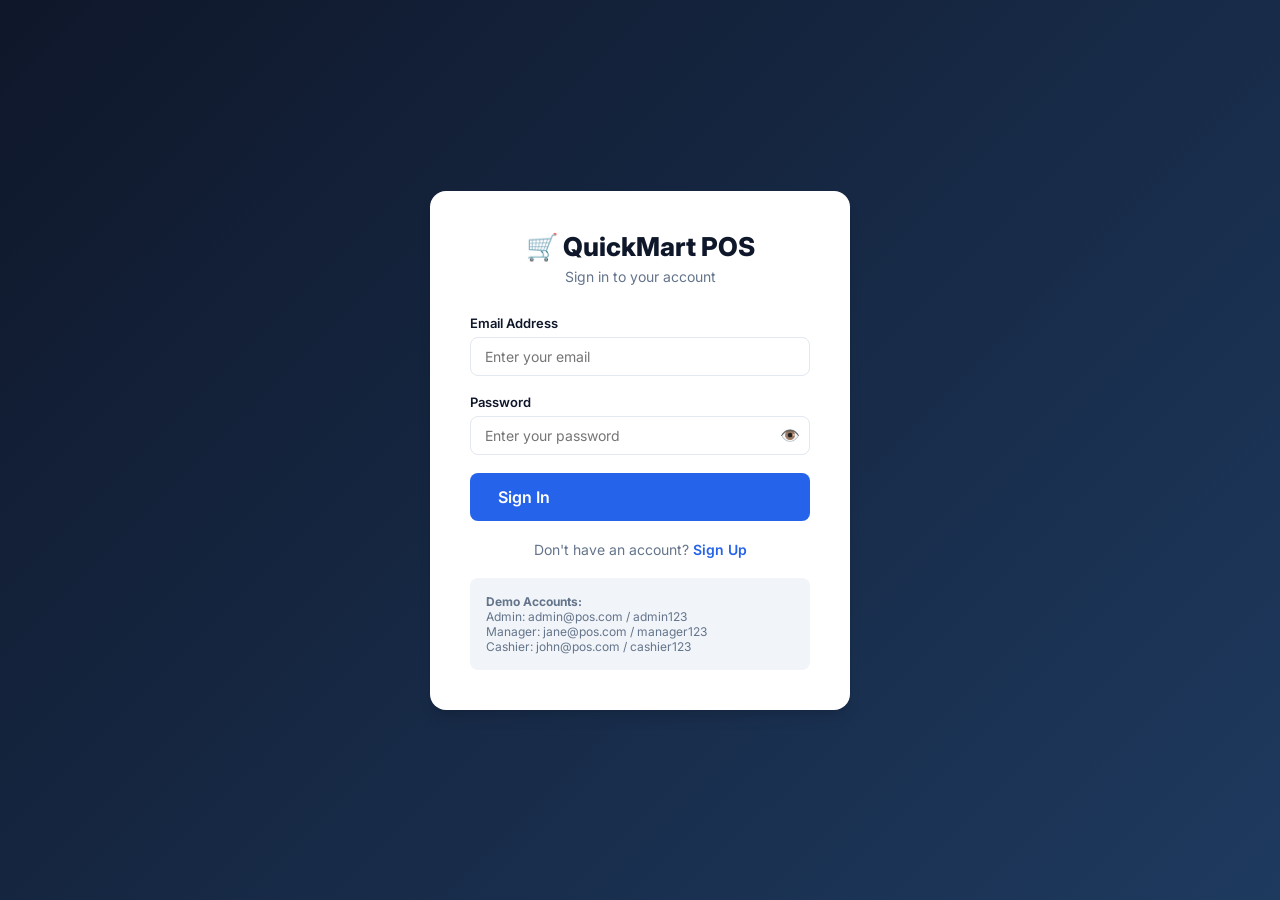
==== pos.html @ 7c4b8dd6 "initial commit" ====
<!DOCTYPE html>
<html lang="en">
<head>
  <meta charset="UTF-8">
  <meta name="viewport" content="width=device-width, initial-scale=1.0">
  <title>POS Terminal - POS System</title>
  <link rel="stylesheet" href="style.css">
  <script src="https://js.paystack.co/v2/inline.js"></script>
</head>
<body>
  <script src="data.js"></script>
  <script src="app.js"></script>
  <script>
    const user = checkAuth();
    let cart = [];
    let selectedCustomer = null;
    if (user) renderPOS();

    function renderPOS() {
      const products = DB.getProducts();
      const categories = DB.getCategories();
      const customers = DB.getCustomers();
      const settings = DB.getSettings();

      const content = `
        <div class="pos-layout">
          <div class="pos-products card">
            <div class="card-header">
              <div class="search-box" style="flex:1;max-width:300px">
                <span class="search-icon">🔍</span>
                <input type="text" class="form-control" id="productSearch" placeholder="Search products or scan barcode..." oninput="filterProducts()" style="padding-left:38px">
              </div>
              <div style="display:flex;gap:8px;flex-wrap:wrap">
                <button class="btn btn-sm ${!window.activeCategory ? 'btn-primary' : 'btn-outline'}" onclick="window.activeCategory=null;filterProducts()">All</button>
                ${categories.map(c => `<button class="btn btn-sm btn-outline" onclick="window.activeCategory='${c}';filterProducts()">${c}</button>`).join('')}
              </div>
            </div>
            <div class="card-body">
              <div class="product-grid" id="productGrid">
                ${products.filter(p=>p.quantity>0).map(p => `
                  <div class="product-card" onclick="addToCart(${p.id})" data-name="${p.name.toLowerCase()}" data-category="${p.category}" data-barcode="${p.barcode}">
                    <div class="product-emoji">${p.emoji || '📦'}</div>
                    <div class="product-name">${p.name}</div>
                    <div class="product-price">${formatCurrency(p.price)}</div>
                    <div class="product-stock">Stock: ${p.quantity}</div>
                  </div>
                `).join('')}
              </div>
            </div>
          </div>
          <div class="pos-cart card">
            <div class="card-header">
              <h3>🛒 Cart (${cart.length})</h3>
              ${cart.length ? `<button class="btn btn-danger btn-sm" onclick="clearCart()">Clear</button>` : ''}
            </div>
            <div style="padding:12px 16px;border-bottom:1px solid var(--border)">
              <select class="form-control" id="customerSelect" onchange="selectCustomer(this.value)" style="font-size:13px">
                <option value="">Walk-in Customer</option>
                ${customers.map(c => `<option value="${c.id}" ${selectedCustomer && selectedCustomer.id === c.id ? 'selected' : ''}>${c.name} (${c.phone})</option>`).join('')}
              </select>
            </div>
            <div class="cart-items" id="cartItems">
              ${cart.length ? cart.map((item, i) => `
                <div class="cart-item">
                  <div class="cart-item-info">
                    <div class="cart-item-name">${item.name}</div>
                    <div class="cart-item-price">${formatCurrency(item.price)} each</div>
                  </div>
                  <div class="cart-qty">
                    <button onclick="updateQty(${i}, -1)">−</button>
                    <span>${item.quantity}</span>
                    <button onclick="updateQty(${i}, 1)">+</button>
                  </div>
                  <div style="min-width:70px;text-align:right;font-weight:700">${formatCurrency(item.price * item.quantity)}</div>
                  <button class="cart-remove" onclick="removeFromCart(${i})">✕</button>
                </div>
              `).join('') : '<div style="padding:40px;text-align:center;color:var(--text-muted)"><div style="font-size:48px;margin-bottom:12px">🛒</div>Cart is empty<br><small>Click products to add</small></div>'}
            </div>
            ${cart.length ? (() => {
              const subtotal = cart.reduce((s, i) => s + i.price * i.quantity, 0);
              const tax = subtotal * settings.taxRate / 100;
              const total = subtotal + tax;
              return `
                <div class="cart-summary">
                  <div class="cart-row"><span>Subtotal</span><span>${formatCurrency(subtotal)}</span></div>
                  <div class="cart-row"><span>${settings.taxName} (${settings.taxRate}%)</span><span>${formatCurrency(tax)}</span></div>
                  <div class="cart-row cart-total"><span>Total</span><span>${formatCurrency(total)}</span></div>
                  <div style="display:grid;grid-template-columns:1fr 1fr;gap:8px;margin-top:14px">
                    <button class="btn btn-success" onclick="checkout('Cash')">💵 Cash</button>
                    <button class="btn btn-primary" onclick="checkout('Paystack')">💳 Paystack</button>
                    <button class="btn btn-warning" onclick="checkout('Mobile Money')">📱 MoMo</button>
                    <button class="btn btn-outline" onclick="checkout('Card')">💳 Card</button>
                  </div>
                </div>`;
            })() : ''}
          </div>
        </div>

        <!-- Receipt Modal -->
        <div class="modal-overlay" id="receiptModal">
          <div class="modal">
            <div class="modal-header"><h3>🧾 Receipt</h3><button class="modal-close" onclick="closeModal('receiptModal')">&times;</button></div>
            <div class="modal-body" id="receiptContent"></div>
            <div class="modal-footer">
              <button class="btn btn-outline" onclick="closeModal('receiptModal')">Close</button>
              <button class="btn btn-primary" onclick="printReceipt()">🖨️ Print Receipt</button>
            </div>
          </div>
        </div>
      `;

      renderPageShell('pos', 'POS Terminal', content);
    }

    function filterProducts() {
      const search = document.getElementById('productSearch').value.toLowerCase();
      const cards = document.querySelectorAll('.product-card');
      cards.forEach(card => {
        const matchName = card.dataset.name.includes(search);
        const matchBarcode = card.dataset.barcode.includes(search);
        const matchCategory = !window.activeCategory || card.dataset.category === window.activeCategory;
        card.style.display = (matchName || matchBarcode) && matchCategory ? '' : 'none';
      });
    }

    function addToCart(productId) {
      const product = DB.getProducts().find(p => p.id === productId);
      if (!product) return;
      const existing = cart.find(i => i.productId === productId);
      if (existing) {
        if (existing.quantity >= product.quantity) { showToast('Not enough stock!', 'error'); return; }
        existing.quantity++;
      } else {
        cart.push({ productId: product.id, name: product.name, price: product.price, quantity: 1 });
      }
      renderPOS();
    }

    function updateQty(index, delta) {
      cart[index].quantity += delta;
      const product = DB.getProducts().find(p => p.id === cart[index].productId);
      if (cart[index].quantity > product.quantity) { cart[index].quantity = product.quantity; showToast('Not enough stock!', 'error'); }
      if (cart[index].quantity <= 0) cart.splice(index, 1);
      renderPOS();
    }

    function removeFromCart(index) { cart.splice(index, 1); renderPOS(); }
    function clearCart() { cart = []; selectedCustomer = null; renderPOS(); }
    function selectCustomer(id) { selectedCustomer = id ? DB.getCustomers().find(c => c.id === Number(id)) : null; }

    function checkout(method) {
      if (!cart.length) return;
      const settings = DB.getSettings();
      const subtotal = cart.reduce((s, i) => s + i.price * i.quantity, 0);
      const tax = subtotal * settings.taxRate / 100;
      const total = subtotal + tax;

      function completeSale(paymentMethod, reference) {
        const sale = DB.addSale({
          items: [...cart],
          subtotal, tax, total,
          paymentMethod,
          paymentReference: reference || null,
          customerId: selectedCustomer ? selectedCustomer.id : null,
          customerName: selectedCustomer ? selectedCustomer.name : 'Walk-in',
          cashier: user.name,
        });
        showReceipt(sale);
        cart = [];
        selectedCustomer = null;
      }

      if (method === 'Paystack') {
        const email = selectedCustomer ? selectedCustomer.email : (user.email || 'customer@example.com');
        payWithPaystack(email, total, (response) => {
          completeSale('Paystack', response.reference);
        });
      } else {
        completeSale(method);
      }
    }

    function showReceipt(sale) {
      const settings = DB.getSettings();
      document.getElementById('receiptContent').innerHTML = `
        <div class="receipt">
          <h4>${settings.storeName}</h4>
          <p style="text-align:center;font-size:11px;color:#666">${settings.storeAddress}<br>${settings.storePhone}</p>
          <div class="receipt-line"></div>
          <table>
            <tr><td><strong>Receipt:</strong></td><td style="text-align:right">${sale.receiptNo}</td></tr>
            <tr><td><strong>Date:</strong></td><td style="text-align:right">${new Date(sale.date).toLocaleString()}</td></tr>
            <tr><td><strong>Cashier:</strong></td><td style="text-align:right">${sale.cashier}</td></tr>
            <tr><td><strong>Customer:</strong></td><td style="text-align:right">${sale.customerName}</td></tr>
          </table>
          <div class="receipt-line"></div>
          <table>
            <thead><tr><td><strong>Item</strong></td><td style="text-align:center"><strong>Qty</strong></td><td style="text-align:right"><strong>Amount</strong></td></tr></thead>
            <tbody>
              ${sale.items.map(i => `<tr><td>${i.name}</td><td style="text-align:center">${i.quantity}</td><td style="text-align:right">${formatCurrency(i.price * i.quantity)}</td></tr>`).join('')}
            </tbody>
          </table>
          <div class="receipt-line"></div>
          <table>
            <tr><td>Subtotal</td><td style="text-align:right">${formatCurrency(sale.subtotal)}</td></tr>
            <tr><td>${settings.taxName} (${settings.taxRate}%)</td><td style="text-align:right">${formatCurrency(sale.tax)}</td></tr>
            <tr><td><strong style="font-size:16px">TOTAL</strong></td><td style="text-align:right"><strong style="font-size:16px">${formatCurrency(sale.total)}</strong></td></tr>
          </table>
          <div class="receipt-line"></div>
          <p style="text-align:center;font-size:11px"><strong>Payment:</strong> ${sale.paymentMethod}${sale.paymentReference ? ' (Ref: '+sale.paymentReference+')' : ''}</p>
          <p style="text-align:center;font-size:11px;margin-top:12px">${settings.receiptFooter}</p>
        </div>
      `;
      openModal('receiptModal');
      renderPOS();
    }

    function printReceipt() {
      const content = document.getElementById('receiptContent').innerHTML;
      const win = window.open('', '_blank', 'width=350,height=600');
      win.document.write('<html><head><title>Receipt</title><style>body{font-family:monospace;padding:10px}table{width:100%;border-collapse:collapse}td{padding:2px 0;font-size:12px}.receipt-line{border-bottom:1px dashed #ccc;margin:6px 0}h4{margin:0;font-size:14px}p{margin:4px 0}</style></head><body>'+content+'</body></html>');
      win.document.close();
      win.print();
    }
  </script>
</body>
</html>
---- style.css ----
/* ========== POS System - Global Styles ========== */
@import url('https://fonts.googleapis.com/css2?family=Inter:wght@300;400;500;600;700;800&display=swap');

:root {
  --primary: #2563eb;
  --primary-dark: #1d4ed8;
  --primary-light: #dbeafe;
  --secondary: #0f172a;
  --accent: #f59e0b;
  --success: #10b981;
  --warning: #f59e0b;
  --danger: #ef4444;
  --info: #3b82f6;
  --bg: #f1f5f9;
  --card: #ffffff;
  --border: #e2e8f0;
  --text: #0f172a;
  --text-secondary: #64748b;
  --text-muted: #94a3b8;
  --sidebar-bg: #0f172a;
  --sidebar-text: #cbd5e1;
  --sidebar-active: #2563eb;
  --radius: 10px;
  --shadow: 0 1px 3px rgba(0,0,0,0.08), 0 1px 2px rgba(0,0,0,0.06);
  --shadow-md: 0 4px 6px -1px rgba(0,0,0,0.1), 0 2px 4px -2px rgba(0,0,0,0.1);
  --shadow-lg: 0 10px 15px -3px rgba(0,0,0,0.1), 0 4px 6px -4px rgba(0,0,0,0.1);
}

* { margin: 0; padding: 0; box-sizing: border-box; }
body { font-family: 'Inter', sans-serif; background: var(--bg); color: var(--text); min-height: 100vh; }
a { text-decoration: none; color: inherit; }

/* ========== Layout ========== */
.app-container { display: flex; min-height: 100vh; }
.sidebar {
  width: 260px; background: var(--sidebar-bg); color: var(--sidebar-text);
  display: flex; flex-direction: column; position: fixed; top: 0; left: 0; bottom: 0; z-index: 100;
  transition: transform 0.3s;
}
.sidebar-header { padding: 24px 20px; border-bottom: 1px solid rgba(255,255,255,0.08); }
.sidebar-header h2 { color: #fff; font-size: 20px; font-weight: 700; }
.sidebar-header small { color: var(--text-muted); font-size: 12px; }
.sidebar-nav { flex: 1; padding: 16px 12px; overflow-y: auto; }
.sidebar-nav a {
  display: flex; align-items: center; gap: 12px; padding: 11px 16px; border-radius: 8px;
  font-size: 14px; font-weight: 500; color: var(--sidebar-text); transition: all 0.2s; margin-bottom: 4px;
}
.sidebar-nav a:hover { background: rgba(255,255,255,0.08); color: #fff; }
.sidebar-nav a.active { background: var(--sidebar-active); color: #fff; font-weight: 600; }
.sidebar-nav a .icon { width: 20px; text-align: center; font-size: 16px; }
.sidebar-footer { padding: 16px 12px; border-top: 1px solid rgba(255,255,255,0.08); }
.sidebar-footer .user-info { display: flex; align-items: center; gap: 10px; padding: 8px 12px; margin-bottom: 8px; }
.sidebar-footer .user-avatar {
  width: 36px; height: 36px; border-radius: 50%; background: var(--primary);
  display: flex; align-items: center; justify-content: center; color: #fff; font-weight: 700; font-size: 14px;
}
.sidebar-footer .user-name { font-size: 14px; font-weight: 600; color: #fff; }
.sidebar-footer .user-role { font-size: 12px; color: var(--text-muted); }

.main-content { flex: 1; margin-left: 260px; }
.top-bar {
  background: var(--card); border-bottom: 1px solid var(--border); padding: 14px 28px;
  display: flex; align-items: center; justify-content: space-between; position: sticky; top: 0; z-index: 50;
}
.top-bar h1 { font-size: 22px; font-weight: 700; color: var(--text); }
.top-bar-actions { display: flex; align-items: center; gap: 16px; }
.page-content { padding: 28px; }

/* ========== Cards ========== */
.card { background: var(--card); border: 1px solid var(--border); border-radius: var(--radius); box-shadow: var(--shadow); }
.card-header { padding: 20px 24px; border-bottom: 1px solid var(--border); display: flex; align-items: center; justify-content: space-between; }
.card-header h3 { font-size: 16px; font-weight: 700; }
.card-body { padding: 24px; }

/* ========== Stat Cards ========== */
.stats-grid { display: grid; grid-template-columns: repeat(auto-fit, minmax(220px, 1fr)); gap: 20px; margin-bottom: 28px; }
.stat-card { background: var(--card); border: 1px solid var(--border); border-radius: var(--radius); padding: 22px; display: flex; align-items: center; gap: 16px; box-shadow: var(--shadow); }
.stat-icon { width: 52px; height: 52px; border-radius: 12px; display: flex; align-items: center; justify-content: center; font-size: 22px; }
.stat-icon.blue { background: var(--primary-light); color: var(--primary); }
.stat-icon.green { background: #d1fae5; color: var(--success); }
.stat-icon.yellow { background: #fef3c7; color: var(--warning); }
.stat-icon.red { background: #fee2e2; color: var(--danger); }
.stat-value { font-size: 28px; font-weight: 800; color: var(--text); }
.stat-label { font-size: 13px; color: var(--text-secondary); margin-top: 2px; }

/* ========== Tables ========== */
.table-container { overflow-x: auto; }
table { width: 100%; border-collapse: collapse; font-size: 14px; }
thead th { text-align: left; padding: 14px 16px; font-weight: 600; color: var(--text-secondary); background: #f8fafc; border-bottom: 2px solid var(--border); font-size: 13px; text-transform: uppercase; letter-spacing: 0.5px; }
tbody td { padding: 14px 16px; border-bottom: 1px solid var(--border); color: var(--text); }
tbody tr:hover { background: #f8fafc; }

/* ========== Buttons ========== */
.btn {
  display: inline-flex; align-items: center; gap: 8px; padding: 10px 20px; border-radius: 8px;
  font-size: 14px; font-weight: 600; border: none; cursor: pointer; transition: all 0.2s; font-family: inherit;
}
.btn-primary { background: var(--primary); color: #fff; }
.btn-primary:hover { background: var(--primary-dark); }
.btn-success { background: var(--success); color: #fff; }
.btn-success:hover { opacity: 0.9; }
.btn-danger { background: var(--danger); color: #fff; }
.btn-danger:hover { opacity: 0.9; }
.btn-warning { background: var(--warning); color: #fff; }
.btn-warning:hover { opacity: 0.9; }
.btn-outline { background: transparent; border: 1px solid var(--border); color: var(--text); }
.btn-outline:hover { background: #f8fafc; }
.btn-sm { padding: 6px 14px; font-size: 13px; }
.btn-lg { padding: 14px 28px; font-size: 16px; }

/* ========== Forms ========== */
.form-group { margin-bottom: 18px; }
.form-group label { display: block; font-size: 13px; font-weight: 600; color: var(--text); margin-bottom: 6px; }
.form-control {
  width: 100%; padding: 10px 14px; border: 1px solid var(--border); border-radius: 8px;
  font-size: 14px; font-family: inherit; color: var(--text); background: #fff; transition: border-color 0.2s;
}
.form-control:focus { outline: none; border-color: var(--primary); box-shadow: 0 0 0 3px rgba(37,99,235,0.1); }
select.form-control { appearance: none; background-image: url("data:image/svg+xml,%3Csvg xmlns='http://www.w3.org/2000/svg' width='12' height='12' fill='%2364748b' viewBox='0 0 16 16'%3E%3Cpath d='M8 11L3 6h10l-5 5z'/%3E%3C/svg%3E"); background-repeat: no-repeat; background-position: right 12px center; padding-right: 36px; }
.form-row { display: grid; grid-template-columns: 1fr 1fr; gap: 16px; }

/* ========== Badges ========== */
.badge { display: inline-block; padding: 4px 12px; border-radius: 20px; font-size: 12px; font-weight: 600; }
.badge-success { background: #d1fae5; color: #065f46; }
.badge-warning { background: #fef3c7; color: #92400e; }
.badge-danger { background: #fee2e2; color: #991b1b; }
.badge-info { background: var(--primary-light); color: var(--primary-dark); }
.badge-secondary { background: #f1f5f9; color: var(--text-secondary); }

/* ========== Modal ========== */
.modal-overlay {
  position: fixed; top: 0; left: 0; right: 0; bottom: 0; background: rgba(0,0,0,0.5);
  display: flex; align-items: center; justify-content: center; z-index: 1000; opacity: 0; pointer-events: none; transition: opacity 0.2s;
}
.modal-overlay.active { opacity: 1; pointer-events: all; }
.modal {
  background: var(--card); border-radius: 14px; box-shadow: var(--shadow-lg); width: 90%; max-width: 540px;
  max-height: 90vh; overflow-y: auto; transform: scale(0.95); transition: transform 0.2s;
}
.modal-overlay.active .modal { transform: scale(1); }
.modal-header { padding: 20px 24px; border-bottom: 1px solid var(--border); display: flex; align-items: center; justify-content: space-between; }
.modal-header h3 { font-size: 18px; font-weight: 700; }
.modal-close { background: none; border: none; font-size: 22px; cursor: pointer; color: var(--text-secondary); padding: 4px; }
.modal-body { padding: 24px; }
.modal-footer { padding: 16px 24px; border-top: 1px solid var(--border); display: flex; justify-content: flex-end; gap: 12px; }

/* ========== POS Terminal ========== */
.pos-layout { display: grid; grid-template-columns: 1fr 400px; gap: 24px; height: calc(100vh - 120px); }
.pos-products { overflow-y: auto; }
.pos-cart { display: flex; flex-direction: column; }
.product-grid { display: grid; grid-template-columns: repeat(auto-fill, minmax(160px, 1fr)); gap: 14px; }
.product-card {
  background: var(--card); border: 1px solid var(--border); border-radius: var(--radius); padding: 16px;
  cursor: pointer; transition: all 0.2s; text-align: center;
}
.product-card:hover { border-color: var(--primary); box-shadow: var(--shadow-md); transform: translateY(-2px); }
.product-card .product-emoji { font-size: 36px; margin-bottom: 8px; }
.product-card .product-name { font-size: 13px; font-weight: 600; margin-bottom: 4px; }
.product-card .product-price { font-size: 15px; font-weight: 700; color: var(--primary); }
.product-card .product-stock { font-size: 11px; color: var(--text-muted); }

.cart-items { flex: 1; overflow-y: auto; padding: 16px; }
.cart-item { display: flex; align-items: center; justify-content: space-between; padding: 10px 0; border-bottom: 1px solid var(--border); }
.cart-item-info { flex: 1; }
.cart-item-name { font-size: 14px; font-weight: 600; }
.cart-item-price { font-size: 13px; color: var(--text-secondary); }
.cart-qty { display: flex; align-items: center; gap: 8px; }
.cart-qty button { width: 28px; height: 28px; border-radius: 6px; border: 1px solid var(--border); background: #fff; cursor: pointer; font-weight: 700; display: flex; align-items: center; justify-content: center; }
.cart-qty span { font-weight: 600; min-width: 20px; text-align: center; }
.cart-remove { background: none; border: none; color: var(--danger); cursor: pointer; font-size: 18px; margin-left: 8px; }
.cart-summary { padding: 16px; border-top: 2px solid var(--border); }
.cart-row { display: flex; justify-content: space-between; padding: 6px 0; font-size: 14px; }
.cart-total { font-size: 20px; font-weight: 800; color: var(--primary); border-top: 2px solid var(--border); padding-top: 10px; margin-top: 6px; }

/* ========== Search ========== */
.search-box { position: relative; }
.search-box input { padding-left: 38px; }
.search-box .search-icon { position: absolute; left: 12px; top: 50%; transform: translateY(-50%); color: var(--text-muted); }

/* ========== Auth Pages ========== */
.auth-page { min-height: 100vh; display: flex; align-items: center; justify-content: center; background: linear-gradient(135deg, #0f172a 0%, #1e3a5f 100%); }
.auth-card { background: var(--card); border-radius: 16px; box-shadow: var(--shadow-lg); width: 420px; max-width: 95%; padding: 40px; }
.auth-card h1 { text-align: center; font-size: 26px; font-weight: 800; margin-bottom: 6px; color: var(--text); }
.auth-card .subtitle { text-align: center; color: var(--text-secondary); font-size: 14px; margin-bottom: 30px; }
.auth-card .auth-footer { text-align: center; margin-top: 20px; font-size: 14px; color: var(--text-secondary); }
.auth-card .auth-footer a { color: var(--primary); font-weight: 600; }

/* ========== Toast ========== */
.toast-container { position: fixed; top: 20px; right: 20px; z-index: 9999; display: flex; flex-direction: column; gap: 10px; }
.toast { padding: 14px 20px; border-radius: 10px; color: #fff; font-size: 14px; font-weight: 500; box-shadow: var(--shadow-lg); animation: slideIn 0.3s; min-width: 280px; display: flex; align-items: center; justify-content: space-between; }
.toast.success { background: var(--success); }
.toast.error { background: var(--danger); }
.toast.info { background: var(--info); }
.toast .toast-close { background: none; border: none; color: #fff; cursor: pointer; font-size: 18px; opacity: 0.8; }
@keyframes slideIn { from { transform: translateX(100%); opacity: 0; } to { transform: translateX(0); opacity: 1; } }

/* ========== Receipt ========== */
.receipt { background: #fff; border: 1px dashed var(--border); padding: 24px; max-width: 320px; margin: 0 auto; font-size: 13px; }
.receipt h4 { text-align: center; margin-bottom: 4px; }
.receipt .receipt-line { border-bottom: 1px dashed #ccc; margin: 8px 0; }
.receipt table { width: 100%; font-size: 12px; }
.receipt table td { padding: 3px 0; }

/* ========== Password Strength ========== */
.password-strength { height: 4px; border-radius: 2px; background: var(--border); margin-top: 6px; overflow: hidden; }
.password-strength-bar { height: 100%; border-radius: 2px; transition: width 0.3s, background 0.3s; }
.strength-text { font-size: 12px; margin-top: 4px; }

/* ========== Toggle Switch ========== */
.toggle { position: relative; width: 44px; height: 24px; }
.toggle input { opacity: 0; width: 0; height: 0; }
.toggle-slider { position: absolute; inset: 0; background: var(--border); border-radius: 24px; cursor: pointer; transition: 0.3s; }
.toggle-slider::before { content: ''; position: absolute; width: 18px; height: 18px; background: #fff; border-radius: 50%; top: 3px; left: 3px; transition: 0.3s; }
.toggle input:checked + .toggle-slider { background: var(--primary); }
.toggle input:checked + .toggle-slider::before { transform: translateX(20px); }

/* ========== Responsive ========== */
@media (max-width: 768px) {
  .sidebar { transform: translateX(-100%); }
  .sidebar.open { transform: translateX(0); }
  .main-content { margin-left: 0; }
  .pos-layout { grid-template-columns: 1fr; }
  .form-row { grid-template-columns: 1fr; }
  .stats-grid { grid-template-columns: 1fr 1fr; }
}
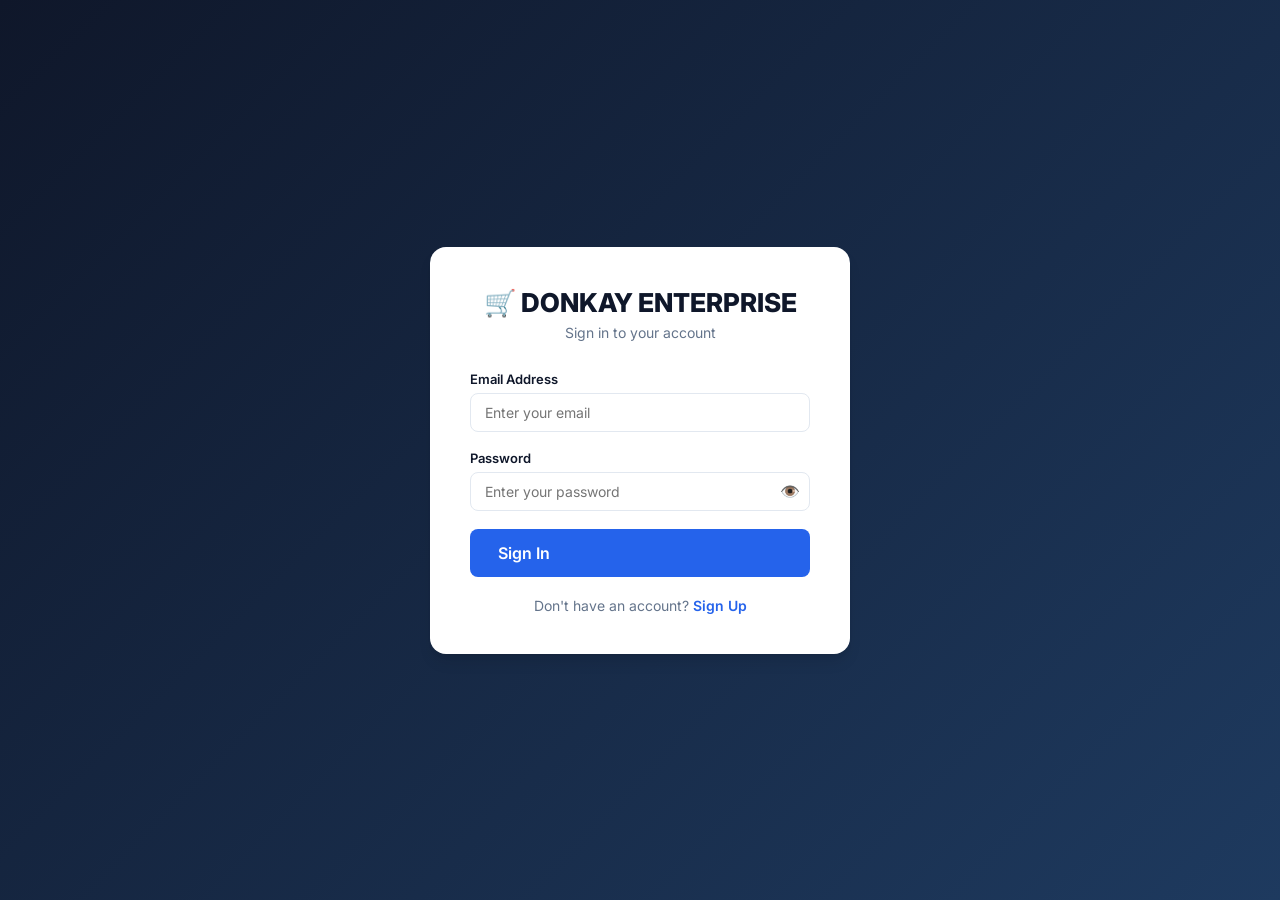
==== commit 820396ac: "initial commit" ====
--- a/pos.html
+++ b/pos.html
@@ -212,7 +212,7 @@
         </div>
       `;
       openModal('receiptModal');
-      renderPOS();
+      
     }
 
     function printReceipt() {
